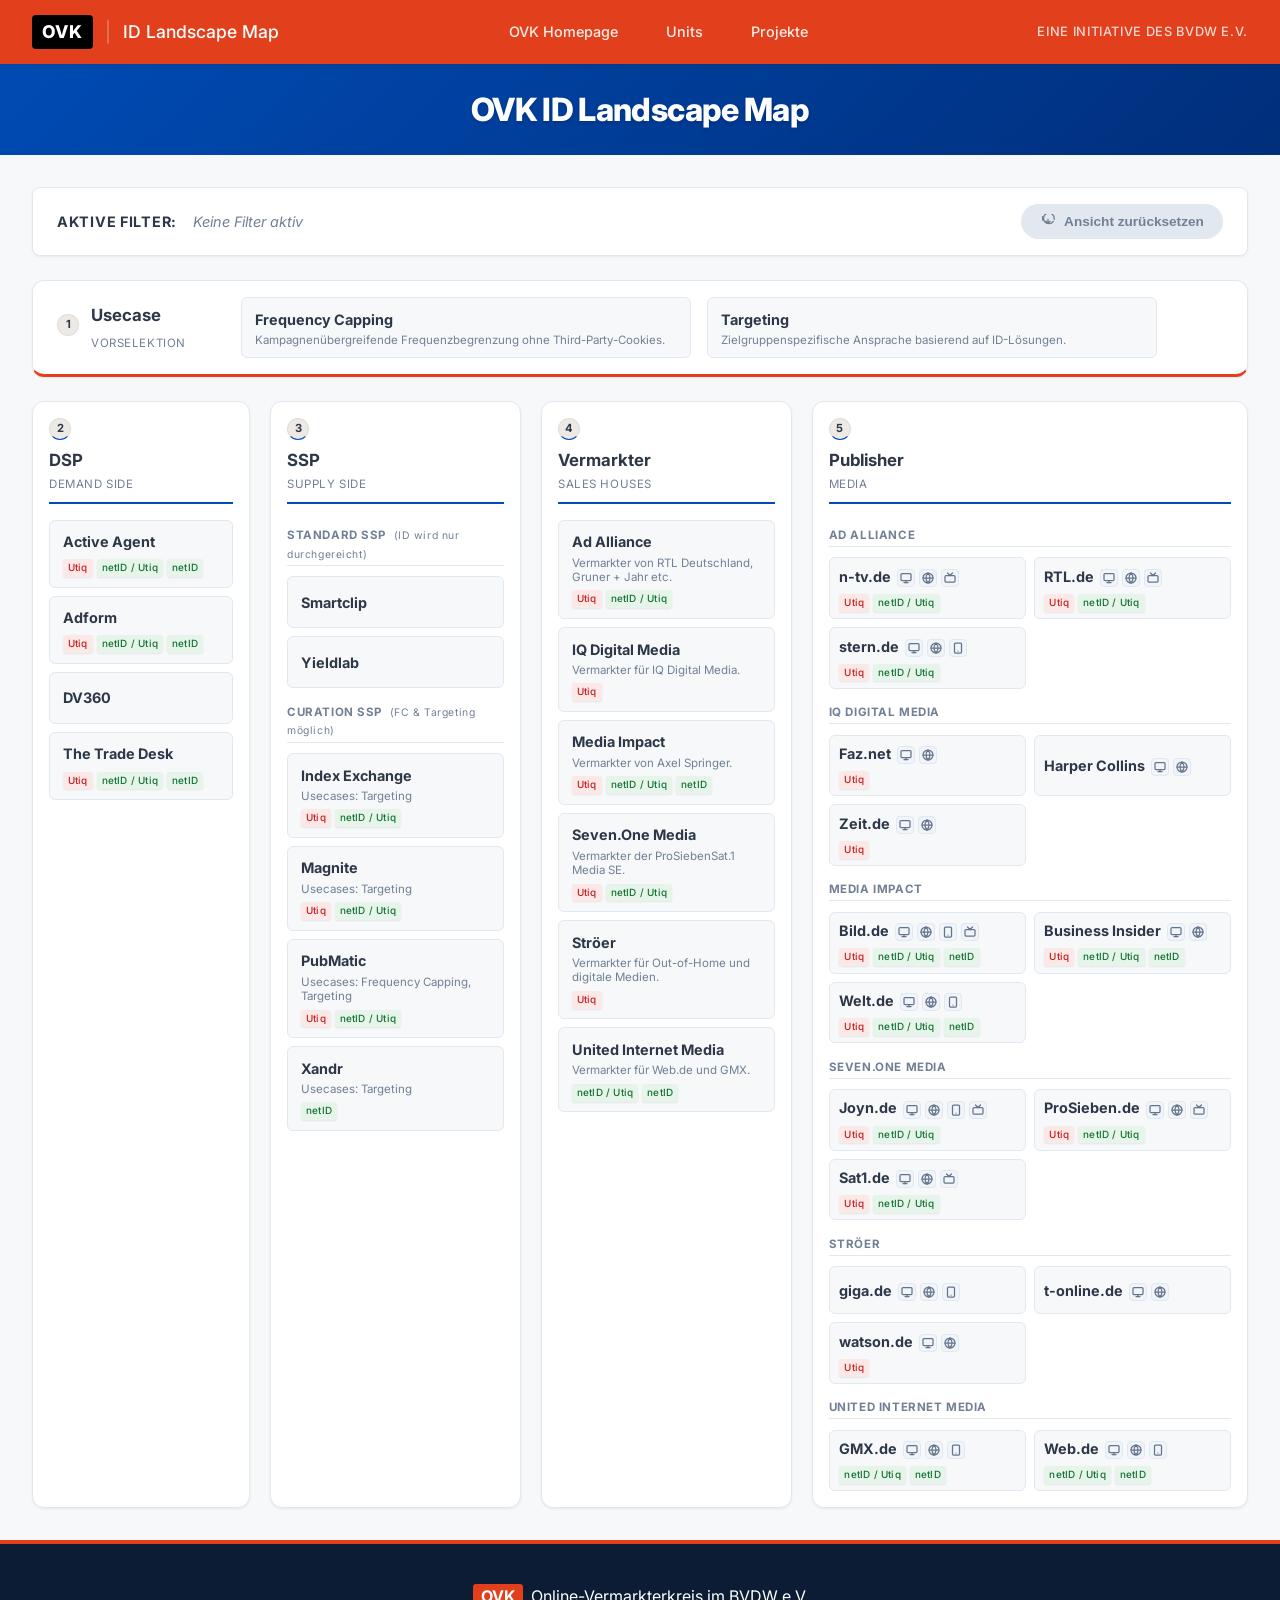
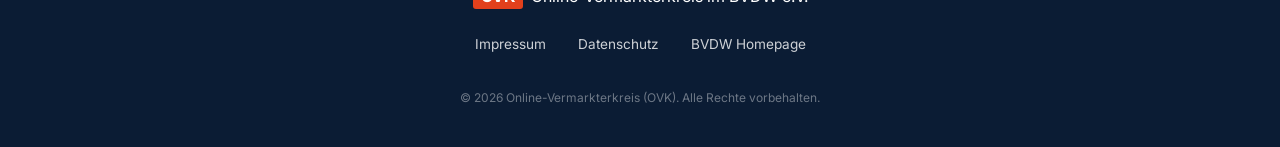
==== index.html @ 280afb4e "feat: add 1a Data Partner selection and resilient config loading" ====
<!DOCTYPE html>
<html lang="de">
<head>
  <meta charset="UTF-8">
  <meta name="viewport" content="width=device-width, initial-scale=1.0">
  <title>OVK ID Landscape Map</title>
  <!-- Google Fonts: Inter -->
  <link rel="preconnect" href="https://fonts.googleapis.com">
  <link rel="preconnect" href="https://fonts.gstatic.com" crossorigin>
  <link href="https://fonts.googleapis.com/css2?family=Inter:wght@300;400;500;600;700;800&display=swap" rel="stylesheet">
<link rel="icon" type="image/png" sizes="16x16" href="https://www.ovk.de/wp-content/themes/bvdw/assets/img/favicon/favicon-16x16.png?v=.9">
  <!-- Stylesheets -->
  <link rel="stylesheet" href="style.css">
</head>
<body>

  <!-- Top Navigation / Header -->
  <header class="main-header">
    <div class="header-container">
      <div class="logo-area">
        <span class="logo-ovk">OVK</span>
        <span class="logo-separator">|</span>
        <span class="logo-title">ID Landscape Map</span>
      </div>
      <nav class="header-nav">
        <ul>
          <li><a href="https://www.ovk.de/" target="_blank">OVK Homepage</a></li>
          <li><a href="https://www.ovk.de/units/" target="_blank">Units</a></li>
          <li><a href="https://www.ovk.de/projekte/" target="_blank">Projekte</a></li>
        </ul>
      </nav>
      <div class="header-tagline">
        Eine Initiative des BVDW e.V.
      </div>
    </div>
  </header>

  <!-- Hero Section -->
  <section class="hero-section">
    <div class="hero-container">
      <h1>OVK ID Landscape Map</h1>
    </div>
  </section>

  <!-- Main Application Wrapper -->
  <main class="app-container">
    
    <!-- Controls Panel -->
    <div class="controls-panel">
      <div class="filter-status">
        <span class="status-label">Aktive Filter:</span>
        <div class="active-chips" id="active-chips">
          <span class="no-filter-text">Keine Filter aktiv</span>
        </div>
      </div>
      <button id="btn-reset" class="btn-reset" disabled>
        <svg xmlns="http://www.w3.org/2000/svg" width="16" height="16" fill="none" viewBox="0 0 24 24" stroke="currentColor" stroke-width="2">
          <path stroke-linecap="round" stroke-linejoin="round" d="M4 4v5h.582m15.356 2A8.001 8.001 0 1121.21 7.89M9 11l3 3m0 0l3-3m-3 3V8" />
        </svg>
        Ansicht zurücksetzen
      </button>
    </div>

    <!-- Stage 1: Usecase Selector Panel (Horizontal) -->
    <div class="usecase-selector-panel" id="stage-usecase" data-stage="usecase">
      <div class="usecase-panel-header">
        <div class="stage-badge">1</div>
        <div class="usecase-header-text">
          <h2>Usecase</h2>
          <span class="stage-subtitle">Vorselektion</span>
        </div>
      </div>
      <div class="usecase-panel-cards" id="list-usecases">
        <!-- Dynamically filled -->
      </div>
    </div>

    <!-- Stage 1a: Data Partner Panel (Horizontal, conditionally visible) -->
    <div class="usecase-selector-panel stage-datapartner-panel" id="stage-datapartner" data-stage="datapartner" style="display: none; margin-top: 1.25rem;">
      <div class="usecase-panel-header">
        <div class="stage-badge">1a</div>
        <div class="usecase-header-text">
          <h2>Data Partner</h2>
          <span class="stage-subtitle">ID fähig</span>
        </div>
      </div>
      <div class="usecase-panel-cards" id="list-datapartner">
        <!-- Dynamically filled -->
      </div>
    </div>

    <!-- Landscape Grid (4 Columns, Publisher double width) -->
    <div class="landscape-grid">
      
      <!-- Stage 2: DSP -->
      <div class="stage-column" id="stage-dsp" data-stage="dsp">
        <div class="stage-header">
          <div class="stage-badge">2</div>
          <h2>DSP</h2>
          <span class="stage-subtitle">Demand Side</span>
        </div>
        <div class="cards-list" id="list-dsps">
          <!-- Dynamically filled -->
        </div>
      </div>

      <!-- Stage 3: SSP -->
      <div class="stage-column" id="stage-ssp" data-stage="ssp">
        <div class="stage-header">
          <div class="stage-badge">3</div>
          <h2>SSP</h2>
          <span class="stage-subtitle">Supply Side</span>
        </div>
        <div class="cards-list" id="list-ssps">
          <!-- Dynamically filled -->
        </div>
      </div>

      <!-- Stage 4: Vermarkter -->
      <div class="stage-column" id="stage-vermarkter" data-stage="vermarkter">
        <div class="stage-header">
          <div class="stage-badge">4</div>
          <h2>Vermarkter</h2>
          <span class="stage-subtitle">Sales Houses</span>
        </div>
        <div class="cards-list" id="list-vermarkters">
          <!-- Dynamically filled -->
        </div>
      </div>

      <!-- Stage 5: Publisher -->
      <div class="stage-column" id="stage-publisher" data-stage="publisher">
        <div class="stage-header">
          <div class="stage-badge">5</div>
          <h2>Publisher</h2>
          <span class="stage-subtitle">Media</span>
        </div>
        <div class="cards-list" id="list-publishers">
          <!-- Dynamically filled -->
        </div>
      </div>

    </div>

    <!-- Info Drawer for Selected Items -->
    <div class="detail-drawer" id="detail-drawer">
      <div class="drawer-header">
        <h3 id="drawer-title">Partner-Details</h3>
        <button class="btn-close-drawer" id="btn-close-drawer">&times;</button>
      </div>
      <div class="drawer-content" id="drawer-content">
        Wählen Sie einen Partner aus, um weitere Details anzuzeigen.
      </div>
    </div>

  </main>

  <!-- Footer -->
  <footer class="main-footer">
    <div class="footer-container">
      <div class="footer-logo">
        <strong>OVK</strong> Online-Vermarkterkreis im BVDW e.V.
      </div>
      <div class="footer-links">
        <a href="https://www.ovk.de/impressum/" target="_blank">Impressum</a>
        <a href="https://www.ovk.de/datenschutz/" target="_blank">Datenschutz</a>
        <a href="https://www.bvdw.org/" target="_blank">BVDW Homepage</a>
      </div>
      <div class="footer-copyright">
        &copy; 2026 Online-Vermarkterkreis (OVK). Alle Rechte vorbehalten.
      </div>
    </div>
  </footer>

  <!-- Scripts -->
  <script src="config/core.js?v=1.0.1"></script>
  <script src="app.js?v=1.0.1"></script>
</body>
</html>
---- style.css ----
/* OVK ID Landscape Map - Stylesheet */

/* Custom properties for consistency */
:root {
  --color-ovk-red: #e2401c;
  --color-ovk-blue: #004bb4;
  --color-ovk-light-blue: #0056cc;
  --color-bg-light: #f6f8fa;
  --color-bg-sand: #edeae5;
  --color-bg-dark: #0b1c34;
  --color-text-charcoal: #2d3748;
  --color-text-light: #718096;
  --color-border: #e2e8f0;
  
  --shadow-sm: 0 1px 3px rgba(0,0,0,0.05), 0 1px 2px rgba(0,0,0,0.02);
  --shadow-md: 0 4px 6px -1px rgba(0, 0, 0, 0.05), 0 2px 4px -1px rgba(0, 0, 0, 0.03);
  --shadow-lg: 0 10px 15px -3px rgba(0, 0, 0, 0.05), 0 4px 6px -2px rgba(0, 0, 0, 0.02);
  
  --transition-fast: 0.15s ease;
  --transition-normal: 0.25s ease;
  
  --font-family: 'Inter', -apple-system, BlinkMacSystemFont, "Segoe UI", Roboto, Helvetica, Arial, sans-serif;
}

/* Reset and Base Styles */
* {
  box-sizing: border-box;
  margin: 0;
  padding: 0;
}

body {
  font-family: var(--font-family);
  background-color: var(--color-bg-light);
  color: var(--color-text-charcoal);
  line-height: 1.6;
  -webkit-font-smoothing: antialiased;
  display: flex;
  flex-direction: column;
  min-height: 100vh;
}

a {
  color: var(--color-ovk-blue);
  text-decoration: none;
  transition: color var(--transition-fast);
}

a:hover {
  color: var(--color-ovk-red);
}

/* Header Styles */
.main-header {
  background-color: var(--color-ovk-red);
  color: #ffffff;
  padding: 0 2rem;
  height: 64px;
  display: flex;
  align-items: center;
  box-shadow: var(--shadow-md);
  z-index: 100;
  position: relative;
}

.header-container {
  display: flex;
  justify-content: space-between;
  align-items: center;
  width: 100%;
  max-width: 1440px;
  margin: 0 auto;
}

.logo-area {
  display: flex;
  align-items: center;
  font-weight: 800;
  font-size: 1.25rem;
}

.logo-ovk {
  color: #ffffff;
  letter-spacing: 0.05em;
  background-color: #000000;
  padding: 0.2rem 0.6rem;
  border-radius: 4px;
  font-size: 1.1rem;
}

.logo-separator {
  margin: 0 0.75rem;
  color: rgba(255, 255, 255, 0.4);
  font-weight: 300;
}

.logo-title {
  color: #ffffff;
  font-weight: 500;
  font-size: 1.1rem;
}

.header-nav ul {
  display: flex;
  list-style: none;
  gap: 1.5rem;
}

.header-nav a {
  color: rgba(255, 255, 255, 0.9);
  font-weight: 500;
  font-size: 0.9rem;
  padding: 0.5rem 0.75rem;
  border-radius: 4px;
  transition: background-color var(--transition-fast), color var(--transition-fast);
}

.header-nav a:hover {
  background-color: rgba(255, 255, 255, 0.15);
  color: #ffffff;
}

.header-tagline {
  font-size: 0.8rem;
  font-weight: 500;
  text-transform: uppercase;
  letter-spacing: 0.05em;
  color: rgba(255, 255, 255, 0.8);
}

/* Hero Section */
.hero-section {
  background-color: var(--color-ovk-blue);
  color: #ffffff;
  padding: 1.25rem 2rem;
  text-align: center;
  position: relative;
  overflow: hidden;
  box-shadow: inset 0 -10px 20px rgba(0,0,0,0.05);
}

.hero-section::before {
  content: "";
  position: absolute;
  top: 0;
  left: 0;
  right: 0;
  bottom: 0;
  background: linear-gradient(135deg, rgba(0, 75, 180, 0.9) 0%, rgba(0, 45, 120, 0.95) 100%);
  z-index: 1;
}

.hero-container {
  max-width: 900px;
  margin: 0 auto;
  position: relative;
  z-index: 2;
}

.hero-section h1 {
  font-size: 2.0rem;
  font-weight: 800;
  letter-spacing: -0.02em;
  margin: 0;
  text-shadow: 0 2px 4px rgba(0,0,0,0.15);
}

.hero-description {
  font-size: 1.125rem;
  line-height: 1.6;
  color: rgba(255, 255, 255, 0.85);
  font-weight: 400;
}

/* Main Content Container */
.app-container {
  flex: 1;
  max-width: 1600px;
  width: 100%;
  margin: 0 auto;
  padding: 2rem;
  display: flex;
  flex-direction: column;
  gap: 1.5rem;
}

/* Controls Panel */
.controls-panel {
  background-color: #ffffff;
  border-radius: 8px;
  padding: 1rem 1.5rem;
  display: flex;
  justify-content: space-between;
  align-items: center;
  box-shadow: var(--shadow-sm);
  border: 1px solid var(--color-border);
}

.filter-status {
  display: flex;
  align-items: center;
  gap: 1rem;
  flex-wrap: wrap;
}

.status-label {
  font-weight: 700;
  font-size: 0.9rem;
  color: var(--color-text-charcoal);
  text-transform: uppercase;
  letter-spacing: 0.05em;
}

.active-chips {
  display: flex;
  gap: 0.5rem;
  flex-wrap: wrap;
  align-items: center;
}

.no-filter-text {
  color: var(--color-text-light);
  font-size: 0.9rem;
  font-style: italic;
}

.filter-chip {
  background-color: var(--color-bg-sand);
  color: var(--color-text-charcoal);
  font-size: 0.8rem;
  font-weight: 600;
  padding: 0.25rem 0.75rem;
  border-radius: 20px;
  border: 1px solid rgba(0,0,0,0.05);
  display: flex;
  align-items: center;
  gap: 0.5rem;
  transition: all var(--transition-fast);
}

.filter-chip.chip-usecase {
  border-left: 3px solid var(--color-ovk-red);
}

.filter-chip.chip-dsp {
  border-left: 3px solid var(--color-ovk-blue);
}

.filter-chip .btn-remove-filter {
  background: none;
  border: none;
  color: var(--color-text-light);
  cursor: pointer;
  font-size: 1.1rem;
  line-height: 1;
  padding: 0;
  display: flex;
  align-items: center;
  transition: color var(--transition-fast);
}

.filter-chip .btn-remove-filter:hover {
  color: var(--color-ovk-red);
}

.btn-reset {
  background-color: #000000;
  color: #ffffff;
  border: none;
  padding: 0.6rem 1.2rem;
  border-radius: 20px;
  font-weight: 600;
  font-size: 0.85rem;
  cursor: pointer;
  display: flex;
  align-items: center;
  gap: 0.5rem;
  transition: all var(--transition-fast);
  box-shadow: var(--shadow-sm);
}

.btn-reset:hover:not(:disabled) {
  background-color: var(--color-ovk-red);
  transform: translateY(-1px);
  box-shadow: var(--shadow-md);
}

.btn-reset:active:not(:disabled) {
  transform: translateY(0);
}

.btn-reset:disabled {
  background-color: var(--color-border);
  color: var(--color-text-light);
  cursor: not-allowed;
  box-shadow: none;
}

/* Stage 1: Horizontal Usecase Selector Panel */
.usecase-selector-panel {
  background-color: #ffffff;
  border-radius: 12px;
  border: 1px solid var(--color-border);
  padding: 1rem 1.5rem;
  display: flex;
  align-items: center;
  gap: 1.5rem;
  box-shadow: var(--shadow-sm);
  transition: box-shadow var(--transition-normal);
  border-bottom: 3px solid var(--color-ovk-red);
}

.usecase-selector-panel:hover {
  box-shadow: var(--shadow-md);
}

.usecase-panel-header {
  display: flex;
  align-items: center;
  gap: 0.75rem;
  min-width: 160px;
}

.usecase-header-text h2 {
  font-size: 1.05rem;
  font-weight: 700;
  color: var(--color-text-charcoal);
  margin: 0;
}

.usecase-panel-cards {
  display: flex;
  gap: 1rem;
  flex: 1;
}

.usecase-panel-cards .partner-card {
  margin-bottom: 0;
  flex: 1;
  max-width: 450px;
  min-height: 58px;
}

/* Landscape Grid (4 Columns, Publisher double width) */
.landscape-grid {
  display: grid;
  grid-template-columns: 1fr 1.15fr 1.15fr 2fr;
  gap: 1.25rem;
  width: 100%;
}

/* Stage Columns */
.stage-column {
  background-color: #ffffff;
  border-radius: 12px;
  border: 1px solid var(--color-border);
  padding: 1rem;
  display: flex;
  flex-direction: column;
  gap: 1rem;
  box-shadow: var(--shadow-sm);
  transition: box-shadow var(--transition-normal);
}

.stage-column:hover {
  box-shadow: var(--shadow-md);
}

.stage-header {
  border-bottom: 2px solid var(--color-bg-light);
  padding-bottom: 0.5rem;
  display: flex;
  flex-direction: column;
  position: relative;
}

.stage-badge {
  background-color: var(--color-bg-sand);
  color: var(--color-text-charcoal);
  width: 22px;
  height: 22px;
  border-radius: 50%;
  display: flex;
  align-items: center;
  justify-content: center;
  font-size: 0.7rem;
  font-weight: 700;
  margin-bottom: 0.4rem;
  border: 1px solid rgba(0,0,0,0.05);
}

.stage-column .stage-badge,
.stage-column .stage-header {
  border-bottom-color: var(--color-ovk-blue);
}

.stage-header h2 {
  font-size: 1.05rem;
  font-weight: 700;
  color: var(--color-text-charcoal);
}

.stage-subtitle {
  font-size: 0.72rem;
  color: var(--color-text-light);
  text-transform: uppercase;
  letter-spacing: 0.05em;
  margin-top: 0.1rem;
}

.cards-list {
  display: flex;
  flex-direction: column;
  gap: 0.5rem;
  flex: 1;
}

/* Card Styles */
.partner-card {
  background-color: var(--color-bg-light);
  border: 1px solid var(--color-border);
  border-radius: 6px;
  padding: 0.6rem 0.8rem;
  cursor: pointer;
  position: relative;
  transition: transform var(--transition-fast), 
              box-shadow var(--transition-fast), 
              border-color var(--transition-fast), 
              opacity var(--transition-normal);
  display: flex;
  flex-direction: column;
  justify-content: center;
  min-height: 52px;
}

/* Compact style for Publishers which have many items */
#stage-publisher .partner-card {
  min-height: 40px;
  padding: 0.4rem 0.6rem;
}

/* Clickable / interactive hover */
.partner-card:hover {
  transform: translateY(-1px);
  box-shadow: var(--shadow-md);
  border-color: var(--color-text-light);
}

.partner-card h3 {
  font-size: 0.9rem;
  font-weight: 700;
  color: var(--color-text-charcoal);
}

.partner-card-desc {
  font-size: 0.72rem;
  color: var(--color-text-light);
  margin-top: 0.15rem;
  line-height: 1.25;
}

/* Selection / Filtering States */

/* Selected Card in any column */
.partner-card.selected {
  border: 2px solid var(--color-ovk-blue) !important;
  background-color: rgba(0, 75, 180, 0.03) !important;
  box-shadow: var(--shadow-md) !important;
}

#stage-usecase .partner-card.selected {
  border: 2px solid var(--color-ovk-red) !important;
  background-color: rgba(226, 64, 28, 0.03) !important;
}

/* Indicator dot for selected cards */
.partner-card.selected::after {
  content: "";
  position: absolute;
  top: 6px;
  right: 6px;
  width: 6px;
  height: 6px;
  border-radius: 50%;
  background-color: var(--color-ovk-blue);
}

#stage-usecase .partner-card.selected::after {
  background-color: var(--color-ovk-red);
}

/* Highlighted (Compatible) state for down-stream cards */
.partner-card.highlighted {
  border: 2px solid var(--color-ovk-blue);
  background-color: rgba(0, 75, 180, 0.02);
  box-shadow: var(--shadow-md);
}

/* Inactive (Faded-out) state for incompatible items */
.partner-card.inactive {
  opacity: 0.15;
  cursor: not-allowed;
  pointer-events: none;
}

/* Group container for Publisher (nested look) */
#list-publishers {
  display: grid;
  grid-template-columns: repeat(2, 1fr);
  gap: 0.5rem;
}

.publisher-group-header {
  grid-column: span 2;
  font-size: 0.72rem;
  font-weight: 700;
  color: var(--color-text-light);
  text-transform: uppercase;
  letter-spacing: 0.05em;
  margin-top: 0.4rem;
  margin-bottom: 0.15rem;
  border-bottom: 1px solid var(--color-border);
  padding-bottom: 0.1rem;
  transition: opacity var(--transition-normal);
}

.publisher-group-header.inactive {
  opacity: 0.15;
}

/* Group container for SSP (nested look) */
.ssp-group-header {
  font-size: 0.72rem;
  font-weight: 700;
  color: var(--color-text-light);
  text-transform: uppercase;
  letter-spacing: 0.05em;
  margin-top: 0.4rem;
  margin-bottom: 0.15rem;
  border-bottom: 1px solid var(--color-border);
  padding-bottom: 0.1rem;
  transition: opacity var(--transition-normal);
}

.ssp-group-header.inactive {
  opacity: 0.15;
}

.ssp-group-subtitle {
  font-size: 0.65rem;
  font-weight: 400;
  text-transform: none;
  color: var(--color-text-light);
  margin-left: 0.25rem;
}

/* Detail Drawer (bottom sticky sheet) */
.detail-drawer {
  background-color: #ffffff;
  border: 1px solid var(--color-border);
  border-radius: 12px;
  padding: 1.5rem;
  box-shadow: var(--shadow-lg);
  display: none;
  flex-direction: column;
  gap: 0.75rem;
  transition: all var(--transition-normal);
  animation: slideUp 0.3s ease-out;
}

.detail-drawer.open {
  display: flex;
}

.drawer-header {
  display: flex;
  justify-content: space-between;
  align-items: center;
  border-bottom: 1px solid var(--color-border);
  padding-bottom: 0.5rem;
}

.drawer-header h3 {
  font-size: 1.1rem;
  font-weight: 700;
  color: var(--color-ovk-blue);
}

.btn-close-drawer {
  background: none;
  border: none;
  font-size: 1.5rem;
  font-weight: 300;
  cursor: pointer;
  color: var(--color-text-light);
  line-height: 1;
  padding: 0 0.5rem;
}

.btn-close-drawer:hover {
  color: var(--color-ovk-red);
}

.drawer-content {
  font-size: 0.9rem;
  color: var(--color-text-charcoal);
}

/* Footer Styles */
.main-footer {
  background-color: var(--color-bg-dark);
  color: rgba(255, 255, 255, 0.7);
  padding: 2.5rem 2rem;
  font-size: 0.85rem;
  margin-top: auto;
  border-top: 4px solid var(--color-ovk-red);
}

.footer-container {
  max-width: 1440px;
  margin: 0 auto;
  display: flex;
  flex-direction: column;
  gap: 1.5rem;
  align-items: center;
  text-align: center;
}

.footer-logo {
  color: #ffffff;
  font-size: 1rem;
}

.footer-logo strong {
  background-color: var(--color-ovk-red);
  padding: 0.15rem 0.5rem;
  border-radius: 3px;
  margin-right: 0.25rem;
}

.footer-links {
  display: flex;
  gap: 2rem;
}

.footer-links a {
  color: rgba(255, 255, 255, 0.8);
  transition: color var(--transition-fast);
}

.footer-links a:hover {
  color: var(--color-ovk-red);
  text-decoration: underline;
}

.footer-copyright {
  font-size: 0.75rem;
  color: rgba(255, 255, 255, 0.4);
  margin-top: 0.5rem;
}

/* Animations */
@keyframes slideUp {
  from {
    transform: translateY(20px);
    opacity: 0;
  }
  to {
    transform: translateY(0);
    opacity: 1;
  }
}

/* Responsive Grid adjustments */
@media (max-width: 1200px) {
  .landscape-grid {
    grid-template-columns: 1fr 1fr;
  }
  #stage-publisher {
    grid-column: span 2;
  }
  .usecase-selector-panel {
    flex-direction: column;
    align-items: flex-start;
    gap: 1rem;
  }
  .usecase-panel-cards {
    width: 100%;
  }
}

@media (max-width: 768px) {
  .landscape-grid {
    grid-template-columns: 1fr;
  }
  #stage-publisher {
    grid-column: span 1;
  }
  #list-publishers {
    grid-template-columns: 1fr;
  }
  .usecase-panel-cards {
    flex-direction: column;
  }
  .main-header {
    height: auto;
    padding: 1rem;
  }
  .header-container {
    flex-direction: column;
    gap: 1rem;
  }
  .header-nav ul {
    gap: 1rem;
  }
  .controls-panel {
    flex-direction: column;
    gap: 1rem;
    align-items: stretch;
  }
  .btn-reset {
    justify-content: center;
  }
}

/* Publisher Inventory Type Icons */
.publisher-inventory-types {
  display: inline-flex;
  gap: 4px;
  align-items: center;
  margin-left: 6px;
  vertical-align: middle;
}

.inventory-icon-wrapper {
  display: inline-flex;
  align-items: center;
  justify-content: center;
  width: 18px;
  height: 18px;
  border-radius: 4px;
  background-color: #f1f5f9;
  color: #64748b;
  border: 1px solid #e2e8f0;
  transition: all var(--transition-fast);
  cursor: help;
}

.inventory-icon-wrapper:hover {
  background-color: #e0f2fe;
  color: var(--color-ovk-blue);
  border-color: var(--color-ovk-blue-light);
  transform: translateY(-1px);
}

.inventory-icon-wrapper svg {
  display: block;
}

/* ID Systems Badges */
.partner-card-ids {
  display: flex;
  flex-wrap: wrap;
  gap: 4px;
  margin-top: 6px;
  align-items: center;
}

.id-badge {
  font-size: 0.62rem;
  font-weight: 500;
  padding: 1px 5px;
  border-radius: 3px;
  
  letter-spacing: 0.02em;
  display: inline-block;
  white-space: nowrap;
  box-shadow: 0 1px 2px rgba(0,0,0,0.08);
  transition: transform var(--transition-fast), opacity var(--transition-fast);
}

.partner-card:hover .id-badge {
  transform: scale(1.03);
}

/* Ensure publisher cards fit the badges nicely */
#stage-publisher .partner-card {
  min-height: 48px;
}

/* Stage 1a: Data Partner specific styling */
.stage-datapartner-panel {
  border-bottom: 3px solid #0056cc !important; /* Blue color for Stage 1a */
}

.stage-datapartner-panel .stage-badge {
  background-color: #0056cc !important;
  color: #ffffff !important;
}

.stage-datapartner-panel .partner-card.selected {
  border: 2px solid #0056cc !important;
  background-color: rgba(0, 86, 204, 0.03) !important;
}

.stage-datapartner-panel .partner-card.selected::after {
  background-color: #0056cc !important;
}
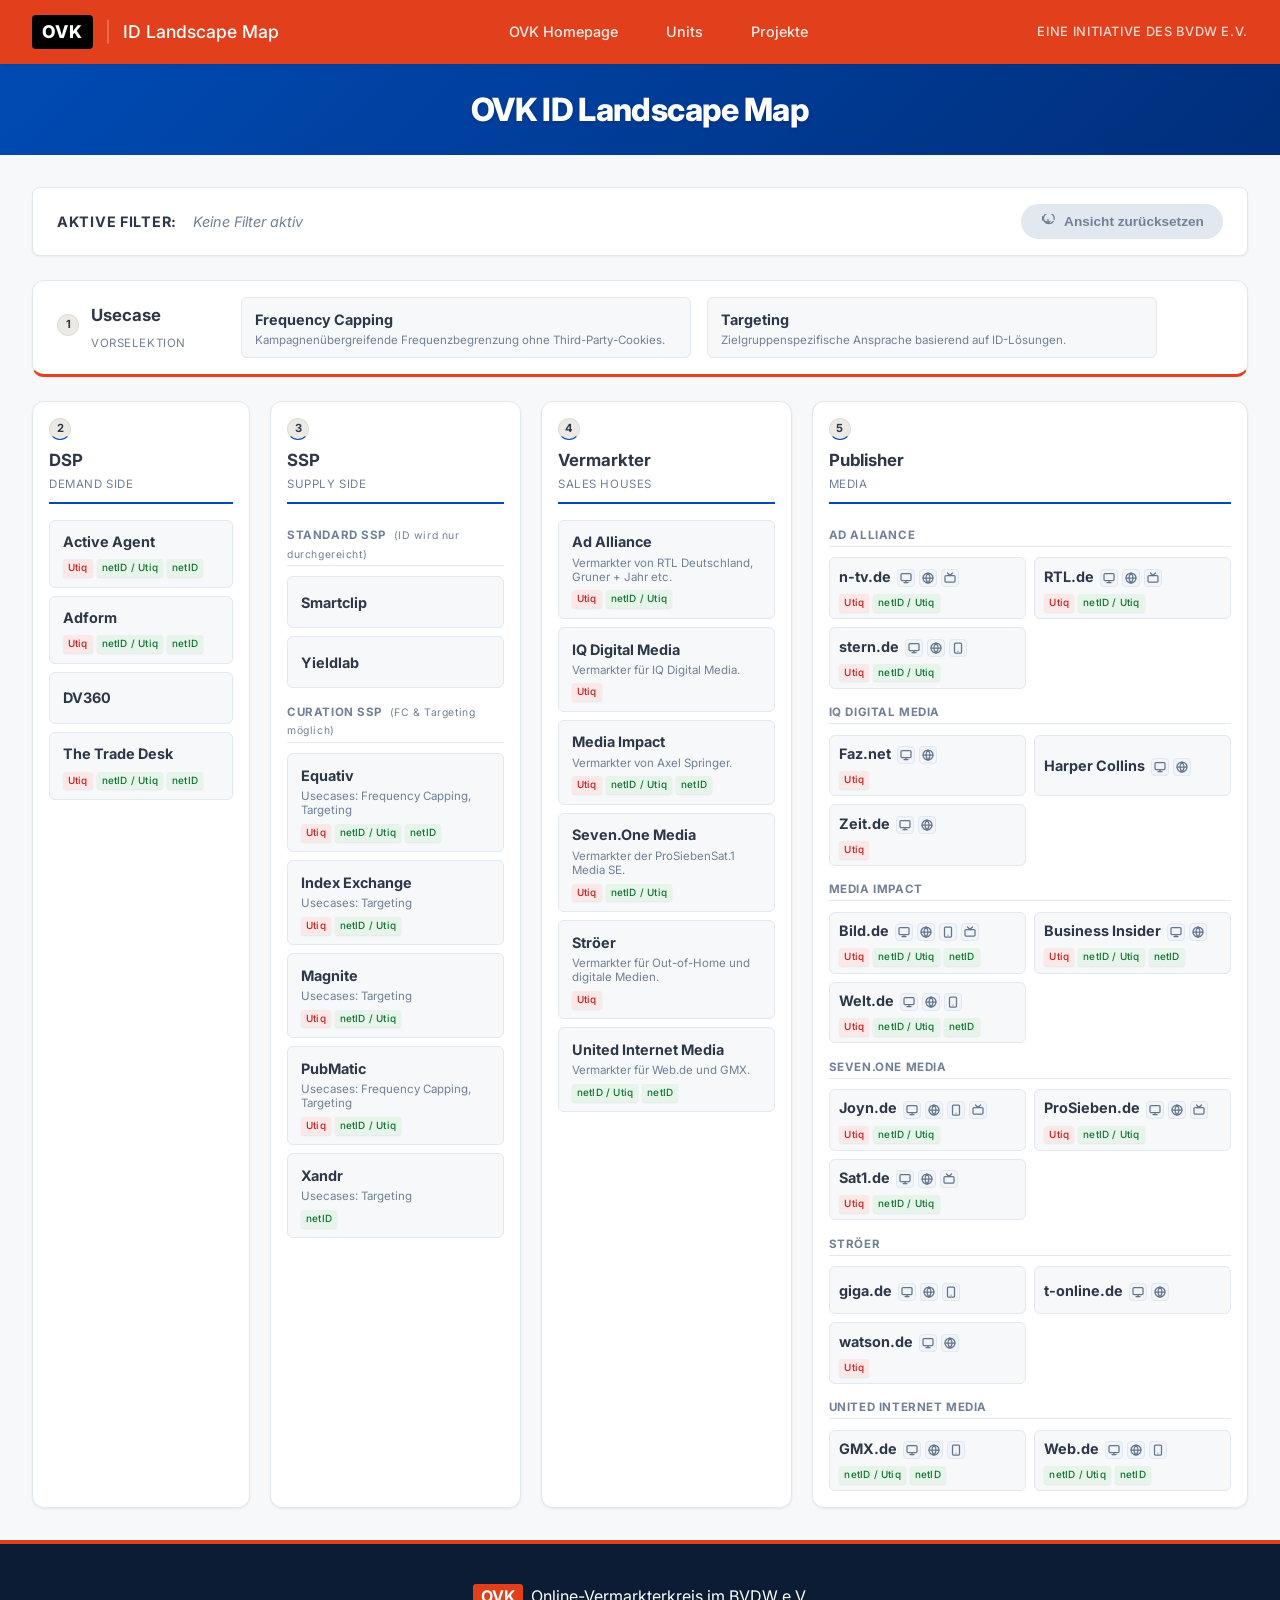
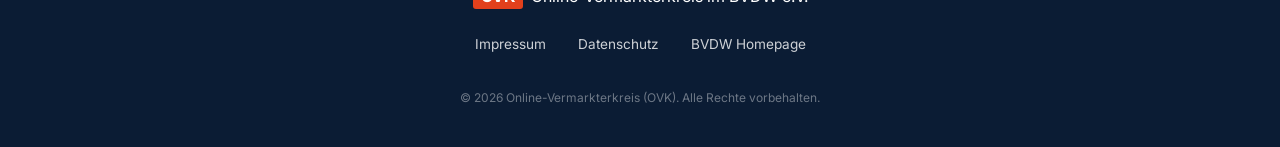
==== commit 62539611: "feat:dataparter anpassungen" ====
--- a/index.html
+++ b/index.html
@@ -172,8 +172,7 @@
     </div>
   </footer>
 
-  <!-- Scripts -->
   <script src="config/core.js?v=1.0.1"></script>
-  <script src="app.js?v=1.0.1"></script>
+  <script src="app.js?v=1.0.2"></script>
 </body>
 </html>
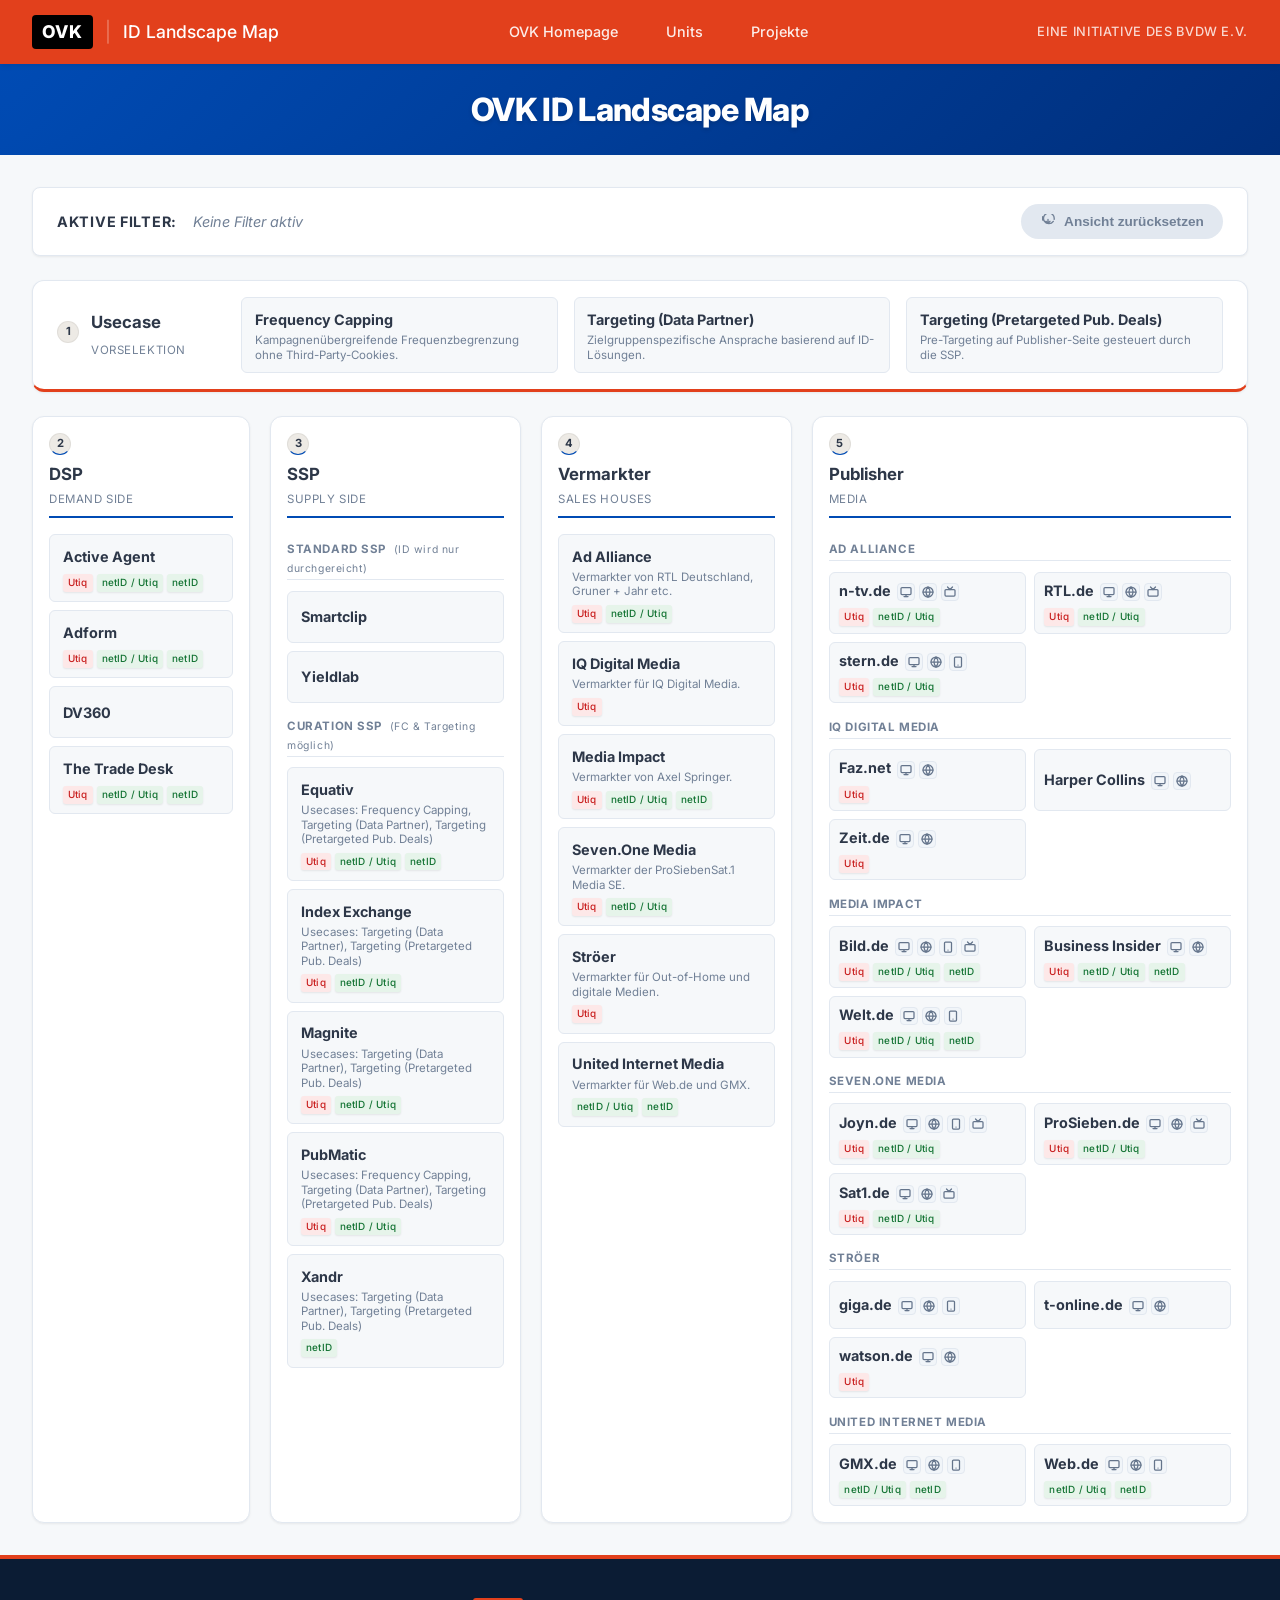
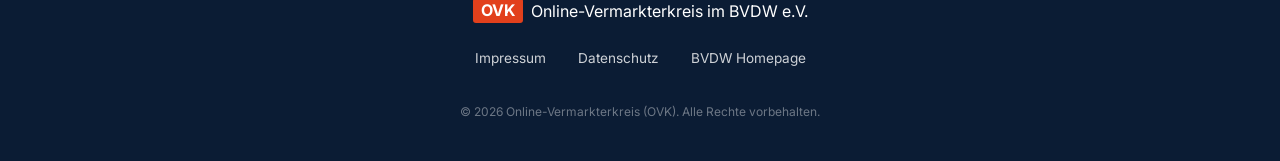
==== commit 9968e84b: "feat:targetung usecase split" ====
--- a/index.html
+++ b/index.html
@@ -172,7 +172,7 @@
     </div>
   </footer>
 
-  <script src="config/core.js?v=1.0.1"></script>
-  <script src="app.js?v=1.0.2"></script>
+  <script src="config/core.js?v=1.0.3"></script>
+  <script src="app.js?v=1.0.3"></script>
 </body>
 </html>
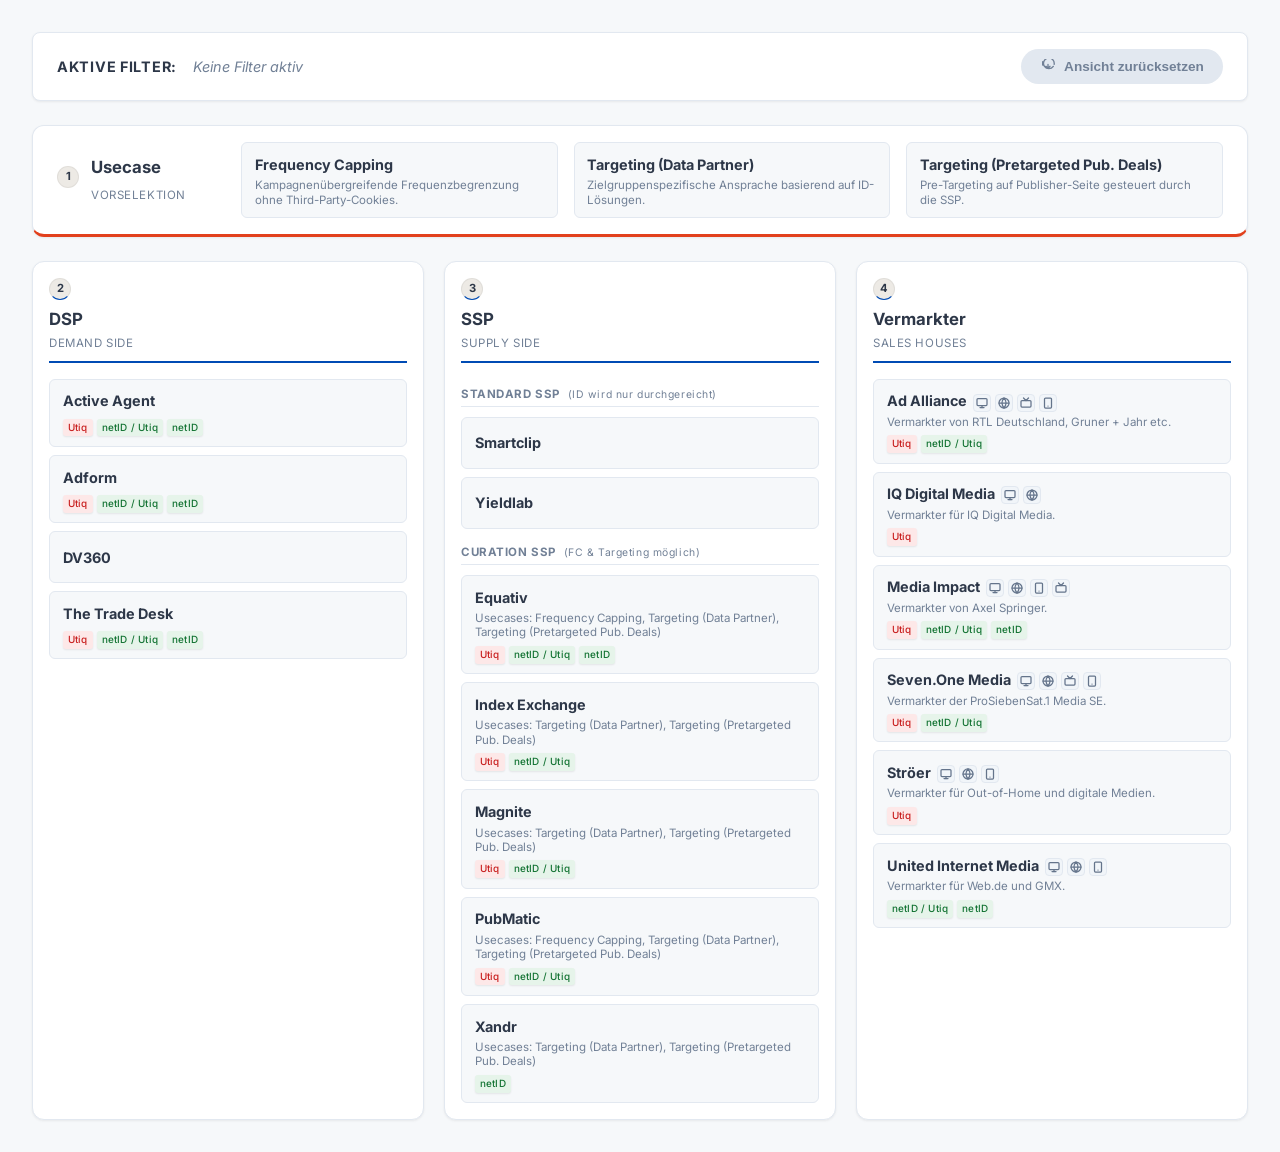
==== commit 1d86e7d3: "feat: Publisher-Ebene entfernt und Inventory Coverage Prozent hinzugefügt" ====
--- a/index.html
+++ b/index.html
@@ -10,37 +10,11 @@
   <link href="https://fonts.googleapis.com/css2?family=Inter:wght@300;400;500;600;700;800&display=swap" rel="stylesheet">
 <link rel="icon" type="image/png" sizes="16x16" href="https://www.ovk.de/wp-content/themes/bvdw/assets/img/favicon/favicon-16x16.png?v=.9">
   <!-- Stylesheets -->
-  <link rel="stylesheet" href="style.css">
+  <link rel="stylesheet" href="style.css?v=1.0.5">
 </head>
 <body>
 
-  <!-- Top Navigation / Header -->
-  <header class="main-header">
-    <div class="header-container">
-      <div class="logo-area">
-        <span class="logo-ovk">OVK</span>
-        <span class="logo-separator">|</span>
-        <span class="logo-title">ID Landscape Map</span>
-      </div>
-      <nav class="header-nav">
-        <ul>
-          <li><a href="https://www.ovk.de/" target="_blank">OVK Homepage</a></li>
-          <li><a href="https://www.ovk.de/units/" target="_blank">Units</a></li>
-          <li><a href="https://www.ovk.de/projekte/" target="_blank">Projekte</a></li>
-        </ul>
-      </nav>
-      <div class="header-tagline">
-        Eine Initiative des BVDW e.V.
-      </div>
-    </div>
-  </header>
-
-  <!-- Hero Section -->
-  <section class="hero-section">
-    <div class="hero-container">
-      <h1>OVK ID Landscape Map</h1>
-    </div>
-  </section>
+  
 
   <!-- Main Application Wrapper -->
   <main class="app-container">
@@ -128,17 +102,7 @@
         </div>
       </div>
 
-      <!-- Stage 5: Publisher -->
-      <div class="stage-column" id="stage-publisher" data-stage="publisher">
-        <div class="stage-header">
-          <div class="stage-badge">5</div>
-          <h2>Publisher</h2>
-          <span class="stage-subtitle">Media</span>
-        </div>
-        <div class="cards-list" id="list-publishers">
-          <!-- Dynamically filled -->
-        </div>
-      </div>
+
 
     </div>
 
@@ -155,24 +119,8 @@
 
   </main>
 
-  <!-- Footer -->
-  <footer class="main-footer">
-    <div class="footer-container">
-      <div class="footer-logo">
-        <strong>OVK</strong> Online-Vermarkterkreis im BVDW e.V.
-      </div>
-      <div class="footer-links">
-        <a href="https://www.ovk.de/impressum/" target="_blank">Impressum</a>
-        <a href="https://www.ovk.de/datenschutz/" target="_blank">Datenschutz</a>
-        <a href="https://www.bvdw.org/" target="_blank">BVDW Homepage</a>
-      </div>
-      <div class="footer-copyright">
-        &copy; 2026 Online-Vermarkterkreis (OVK). Alle Rechte vorbehalten.
-      </div>
-    </div>
-  </footer>
 
-  <script src="config/core.js?v=1.0.3"></script>
-  <script src="app.js?v=1.0.3"></script>
+  <script src="config/core.js?v=1.0.5"></script>
+  <script src="app.js?v=1.0.5"></script>
 </body>
 </html>
--- a/style.css
+++ b/style.css
@@ -341,10 +341,10 @@
   min-height: 58px;
 }
 
-/* Landscape Grid (4 Columns, Publisher double width) */
+/* Landscape Grid (3 Columns) */
 .landscape-grid {
   display: grid;
-  grid-template-columns: 1fr 1.15fr 1.15fr 2fr;
+  grid-template-columns: 1fr 1fr 1fr;
   gap: 1.25rem;
   width: 100%;
 }
@@ -433,11 +433,7 @@
   min-height: 52px;
 }
 
-/* Compact style for Publishers which have many items */
-#stage-publisher .partner-card {
-  min-height: 40px;
-  padding: 0.4rem 0.6rem;
-}
+
 
 /* Clickable / interactive hover */
 .partner-card:hover {
@@ -503,30 +499,7 @@
   pointer-events: none;
 }
 
-/* Group container for Publisher (nested look) */
-#list-publishers {
-  display: grid;
-  grid-template-columns: repeat(2, 1fr);
-  gap: 0.5rem;
-}
-
-.publisher-group-header {
-  grid-column: span 2;
-  font-size: 0.72rem;
-  font-weight: 700;
-  color: var(--color-text-light);
-  text-transform: uppercase;
-  letter-spacing: 0.05em;
-  margin-top: 0.4rem;
-  margin-bottom: 0.15rem;
-  border-bottom: 1px solid var(--color-border);
-  padding-bottom: 0.1rem;
-  transition: opacity var(--transition-normal);
-}
-
-.publisher-group-header.inactive {
-  opacity: 0.15;
-}
+
 
 /* Group container for SSP (nested look) */
 .ssp-group-header {
@@ -676,9 +649,7 @@
   .landscape-grid {
     grid-template-columns: 1fr 1fr;
   }
-  #stage-publisher {
-    grid-column: span 2;
-  }
+
   .usecase-selector-panel {
     flex-direction: column;
     align-items: flex-start;
@@ -693,12 +664,7 @@
   .landscape-grid {
     grid-template-columns: 1fr;
   }
-  #stage-publisher {
-    grid-column: span 1;
-  }
-  #list-publishers {
-    grid-template-columns: 1fr;
-  }
+
   .usecase-panel-cards {
     flex-direction: column;
   }
@@ -783,10 +749,7 @@
   transform: scale(1.03);
 }
 
-/* Ensure publisher cards fit the badges nicely */
-#stage-publisher .partner-card {
-  min-height: 48px;
-}
+
 
 /* Stage 1a: Data Partner specific styling */
 .stage-datapartner-panel {
@@ -806,3 +769,37 @@
 .stage-datapartner-panel .partner-card.selected::after {
   background-color: #0056cc !important;
 }
+
+/* Publisher Inventory Type Icons */
+.publisher-inventory-types {
+  display: inline-flex;
+  gap: 4px;
+  align-items: center;
+  margin-left: 6px;
+  vertical-align: middle;
+}
+
+.inventory-icon-wrapper {
+  display: inline-flex;
+  align-items: center;
+  justify-content: center;
+  width: 18px;
+  height: 18px;
+  border-radius: 4px;
+  background-color: #f1f5f9;
+  color: #64748b;
+  border: 1px solid #e2e8f0;
+  transition: all var(--transition-fast);
+  cursor: help;
+}
+
+.inventory-icon-wrapper:hover {
+  background-color: #e0f2fe;
+  color: var(--color-ovk-blue);
+  border-color: var(--color-ovk-light-blue);
+  transform: translateY(-1px);
+}
+
+.inventory-icon-wrapper svg {
+  display: block;
+}
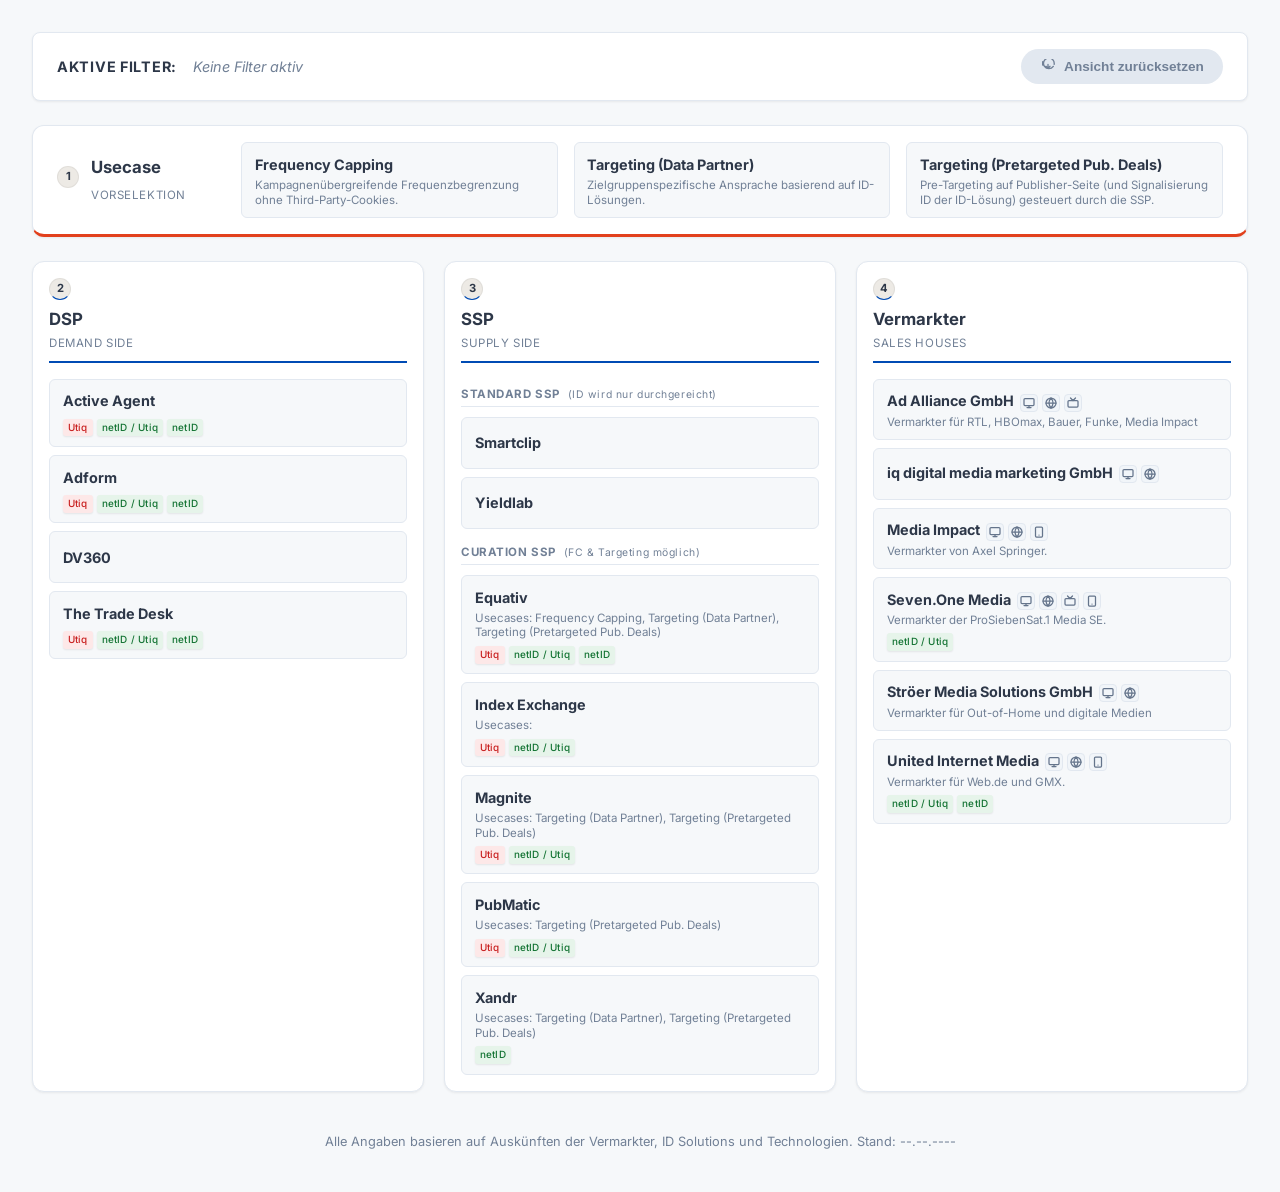
==== commit bb4e4691: "v2.0" ====
--- a/index.html
+++ b/index.html
@@ -8,9 +8,9 @@
   <link rel="preconnect" href="https://fonts.googleapis.com">
   <link rel="preconnect" href="https://fonts.gstatic.com" crossorigin>
   <link href="https://fonts.googleapis.com/css2?family=Inter:wght@300;400;500;600;700;800&display=swap" rel="stylesheet">
-<link rel="icon" type="image/png" sizes="16x16" href="https://www.ovk.de/wp-content/themes/bvdw/assets/img/favicon/favicon-16x16.png?v=.9">
+
   <!-- Stylesheets -->
-  <link rel="stylesheet" href="style.css?v=1.0.5">
+  <link rel="stylesheet" href="style.css?v=1.0.6">
 </head>
 <body>
 
@@ -117,10 +117,15 @@
       </div>
     </div>
 
+    <div style="font-size: 0.8rem; color: var(--color-text-light); text-align: center; margin-top: 1rem; margin-bottom: 0.5rem;" id="disclaimer-text">
+      Alle Angaben basieren auf Auskünften der Vermarkter, ID Solutions und Technologien. Stand: <span id="config-stand-date">--.--.----</span>
+    </div>
   </main>
 
 
-  <script src="config/core.js?v=1.0.5"></script>
-  <script src="app.js?v=1.0.5"></script>
+  <script>
+    document.write('<script src="config/core.js?t=' + Date.now() + '"><\/script>');
+    document.write('<script src="app.js?t=' + Date.now() + '"><\/script>');
+  </script>
 </body>
 </html>
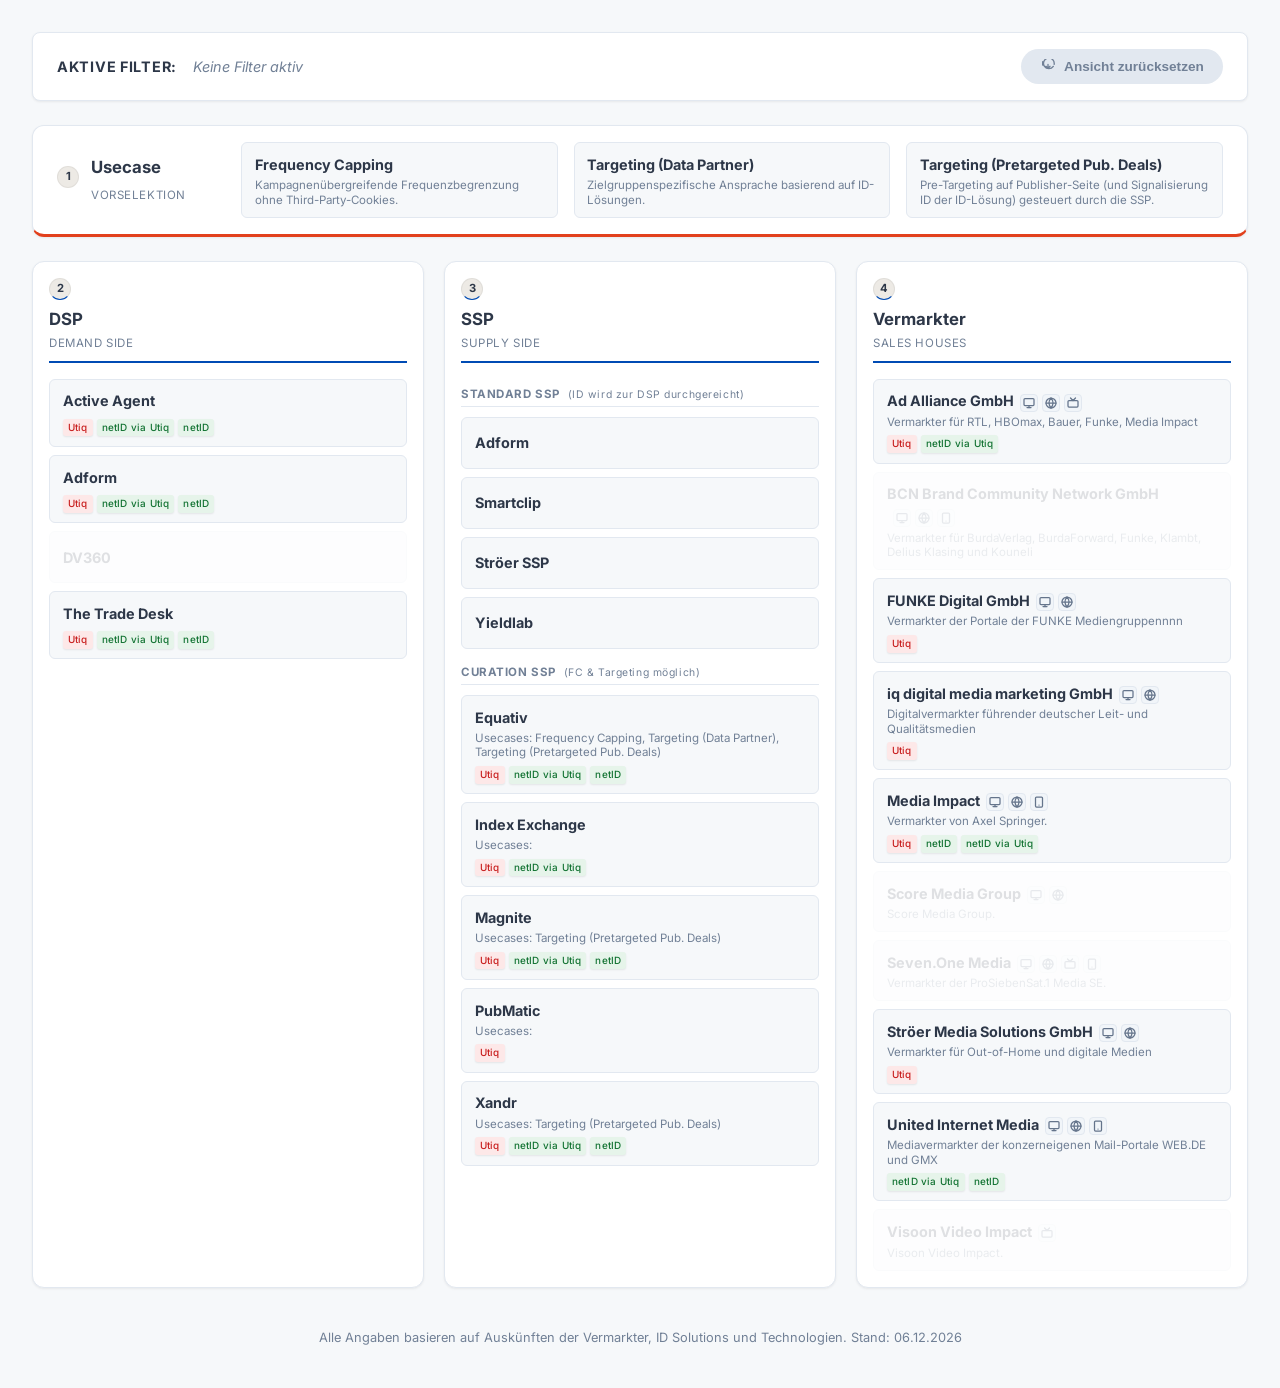
==== commit 52d98c04: "feat: load configs directly from Cloudflare-configured BVDW repository" ====
--- a/index.html
+++ b/index.html
@@ -124,7 +124,6 @@
 
 
   <script>
-    document.write('<script src="config/core.js?t=' + Date.now() + '"><\/script>');
     document.write('<script src="app.js?t=' + Date.now() + '"><\/script>');
   </script>
 </body>
